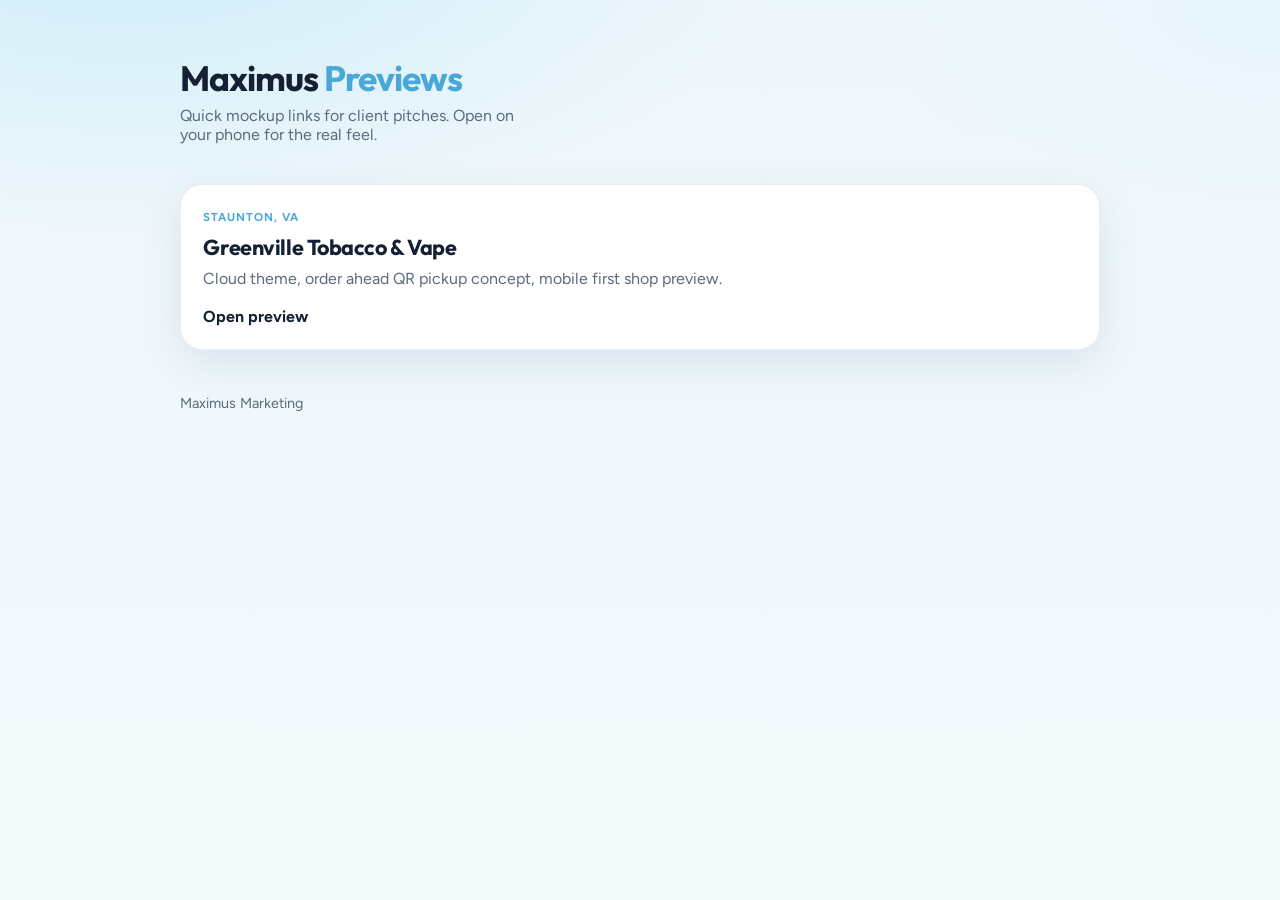
==== index.html @ ce5e1d4c "Add Maximus previews hub and Greenville Tobacco and Vape mockup. Co-authored-by: Cursor <cursoragent" ====
<!DOCTYPE html>
<html lang="en">
  <head>
    <meta charset="UTF-8" />
    <meta name="viewport" content="width=device-width, initial-scale=1.0" />
    <title>Maximus Previews</title>
    <meta name="description" content="Mockup previews for Maximus Marketing." />
    <link rel="preconnect" href="https://fonts.googleapis.com" />
    <link rel="preconnect" href="https://fonts.gstatic.com" crossorigin />
    <link
      href="https://fonts.googleapis.com/css2?family=Figtree:wght@400;600;700&family=Outfit:wght@600;700;800&display=swap"
      rel="stylesheet"
    />
    <link rel="stylesheet" href="styles/hub.css" />
  </head>
  <body>
    <main class="wrap">
      <header class="brand">
        <div class="brand__mark">Maximus <span>Previews</span></div>
        <p class="brand__sub">
          Quick mockup links for client pitches. Open on your phone for the real feel.
        </p>
      </header>

      <section class="grid" aria-label="Available previews">
        <a class="card" href="previews/greenville-tobacco-vape/">
          <span class="card__eyebrow">Staunton, VA</span>
          <h2>Greenville Tobacco &amp; Vape</h2>
          <p>
            Cloud theme, order ahead QR pickup concept, mobile first shop preview.
          </p>
          <span class="card__go">Open preview</span>
        </a>
      </section>

      <p class="foot">Maximus Marketing</p>
    </main>
  </body>
</html>
---- styles/hub.css ----
:root {
  --ink: #142033;
  --muted: #5a6b7d;
  --sky: #4aa8d8;
  --sky-soft: #d7eef8;
  --paper: #f4f9fc;
  --card: #ffffff;
  --line: rgba(20, 32, 51, 0.08);
  --shadow: 0 14px 40px rgba(40, 90, 130, 0.12);
}

*,
*::before,
*::after {
  box-sizing: border-box;
}

html {
  scroll-behavior: smooth;
}

body {
  margin: 0;
  min-height: 100vh;
  font-family: "Figtree", system-ui, sans-serif;
  color: var(--ink);
  background:
    radial-gradient(1200px 600px at 10% -10%, #ccecf9 0%, transparent 55%),
    radial-gradient(900px 500px at 100% 0%, #e8f6fd 0%, transparent 45%),
    linear-gradient(180deg, #eef7fb 0%, var(--paper) 100%);
}

.wrap {
  width: min(920px, calc(100% - 2rem));
  margin: 0 auto;
  padding: 3.5rem 0 4rem;
}

.brand {
  display: flex;
  flex-direction: column;
  gap: 0.35rem;
  margin-bottom: 2.5rem;
}

.brand__mark {
  font-family: "Outfit", sans-serif;
  font-weight: 700;
  font-size: clamp(1.6rem, 4vw, 2.2rem);
  letter-spacing: -0.03em;
}

.brand__mark span {
  color: var(--sky);
}

.brand__sub {
  margin: 0;
  color: var(--muted);
  font-size: 1rem;
  max-width: 36ch;
}

.grid {
  display: grid;
  gap: 1rem;
}

.card {
  display: block;
  text-decoration: none;
  color: inherit;
  background: var(--card);
  border: 1px solid var(--line);
  border-radius: 22px;
  padding: 1.35rem 1.4rem 1.45rem;
  box-shadow: var(--shadow);
  transition: transform 0.2s ease, box-shadow 0.2s ease;
}

.card:hover,
.card:focus-visible {
  transform: translateY(-3px);
  box-shadow: 0 18px 44px rgba(40, 90, 130, 0.16);
  outline: none;
}

.card__eyebrow {
  display: inline-block;
  font-size: 0.72rem;
  font-weight: 700;
  letter-spacing: 0.08em;
  text-transform: uppercase;
  color: var(--sky);
  margin-bottom: 0.55rem;
}

.card h2 {
  margin: 0 0 0.4rem;
  font-family: "Outfit", sans-serif;
  font-size: 1.35rem;
  letter-spacing: -0.02em;
}

.card p {
  margin: 0;
  color: var(--muted);
  line-height: 1.45;
}

.card__go {
  display: inline-block;
  margin-top: 1rem;
  font-weight: 700;
  color: var(--ink);
}

.foot {
  margin-top: 2.75rem;
  color: var(--muted);
  font-size: 0.9rem;
}
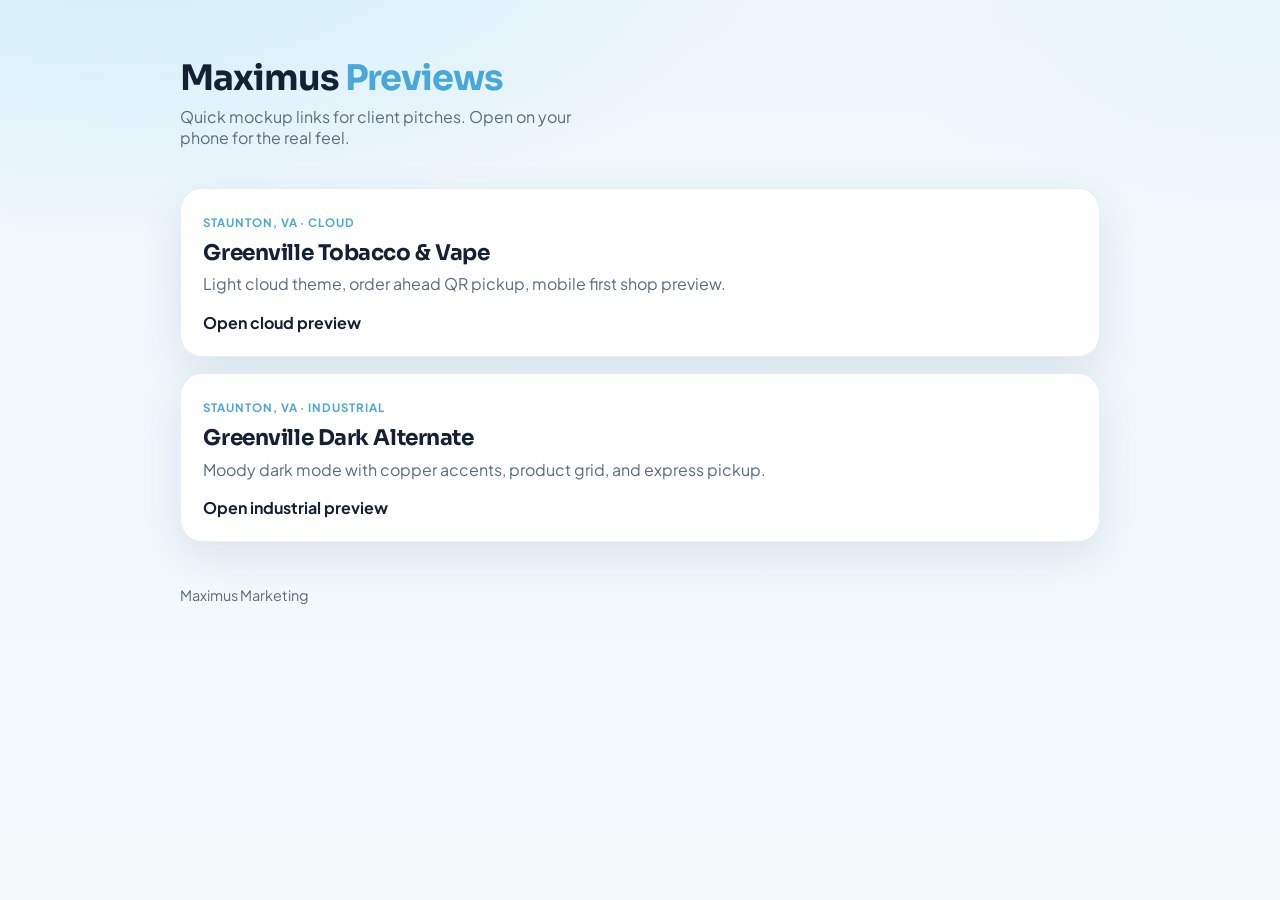
==== commit cf58269c: "Lighten cloud preview and add industrial Greenville alternate. Cut canvas cost for cooler phones, ti" ====
--- a/index.html
+++ b/index.html
@@ -8,7 +8,7 @@
     <link rel="preconnect" href="https://fonts.googleapis.com" />
     <link rel="preconnect" href="https://fonts.gstatic.com" crossorigin />
     <link
-      href="https://fonts.googleapis.com/css2?family=Figtree:wght@400;600;700&family=Outfit:wght@600;700;800&display=swap"
+      href="https://fonts.googleapis.com/css2?family=Plus+Jakarta+Sans:wght@400;600;700&family=Sora:wght@600;700;800&display=swap"
       rel="stylesheet"
     />
     <link rel="stylesheet" href="styles/hub.css" />
@@ -24,12 +24,16 @@
 
       <section class="grid" aria-label="Available previews">
         <a class="card" href="previews/greenville-tobacco-vape/">
-          <span class="card__eyebrow">Staunton, VA</span>
+          <span class="card__eyebrow">Staunton, VA · Cloud</span>
           <h2>Greenville Tobacco &amp; Vape</h2>
-          <p>
-            Cloud theme, order ahead QR pickup concept, mobile first shop preview.
-          </p>
-          <span class="card__go">Open preview</span>
+          <p>Light cloud theme, order ahead QR pickup, mobile first shop preview.</p>
+          <span class="card__go">Open cloud preview</span>
+        </a>
+        <a class="card" href="previews/greenville-tobacco-vape/industrial/">
+          <span class="card__eyebrow">Staunton, VA · Industrial</span>
+          <h2>Greenville Dark Alternate</h2>
+          <p>Moody dark mode with copper accents, product grid, and express pickup.</p>
+          <span class="card__go">Open industrial preview</span>
         </a>
       </section>
 
--- a/styles/hub.css
+++ b/styles/hub.css
@@ -22,7 +22,7 @@
 body {
   margin: 0;
   min-height: 100vh;
-  font-family: "Figtree", system-ui, sans-serif;
+  font-family: "Plus Jakarta Sans", system-ui, sans-serif;
   color: var(--ink);
   background:
     radial-gradient(1200px 600px at 10% -10%, #ccecf9 0%, transparent 55%),
@@ -44,7 +44,7 @@
 }
 
 .brand__mark {
-  font-family: "Outfit", sans-serif;
+  font-family: "Sora", system-ui, sans-serif;
   font-weight: 700;
   font-size: clamp(1.6rem, 4vw, 2.2rem);
   letter-spacing: -0.03em;
@@ -97,7 +97,7 @@
 
 .card h2 {
   margin: 0 0 0.4rem;
-  font-family: "Outfit", sans-serif;
+  font-family: "Sora", system-ui, sans-serif;
   font-size: 1.35rem;
   letter-spacing: -0.02em;
 }
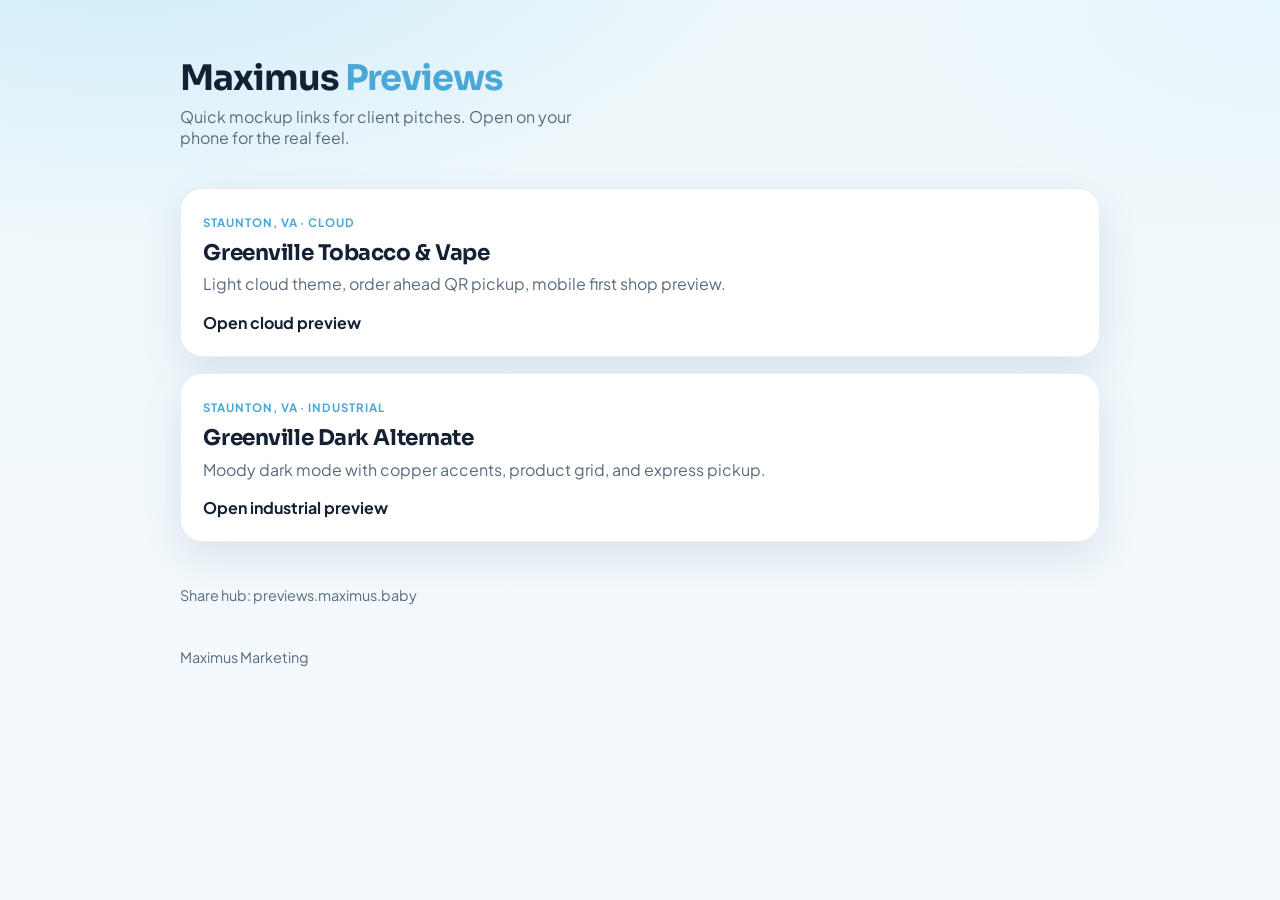
==== commit 91b762bd: "Ship Greenville polish and wire previews.maximus.baby hosting. Cloud #1/icons fixes, industrial hard" ====
--- a/index.html
+++ b/index.html
@@ -37,6 +37,7 @@
         </a>
       </section>
 
+      <p class="foot">Share hub: previews.maximus.baby</p>
       <p class="foot">Maximus Marketing</p>
     </main>
   </body>
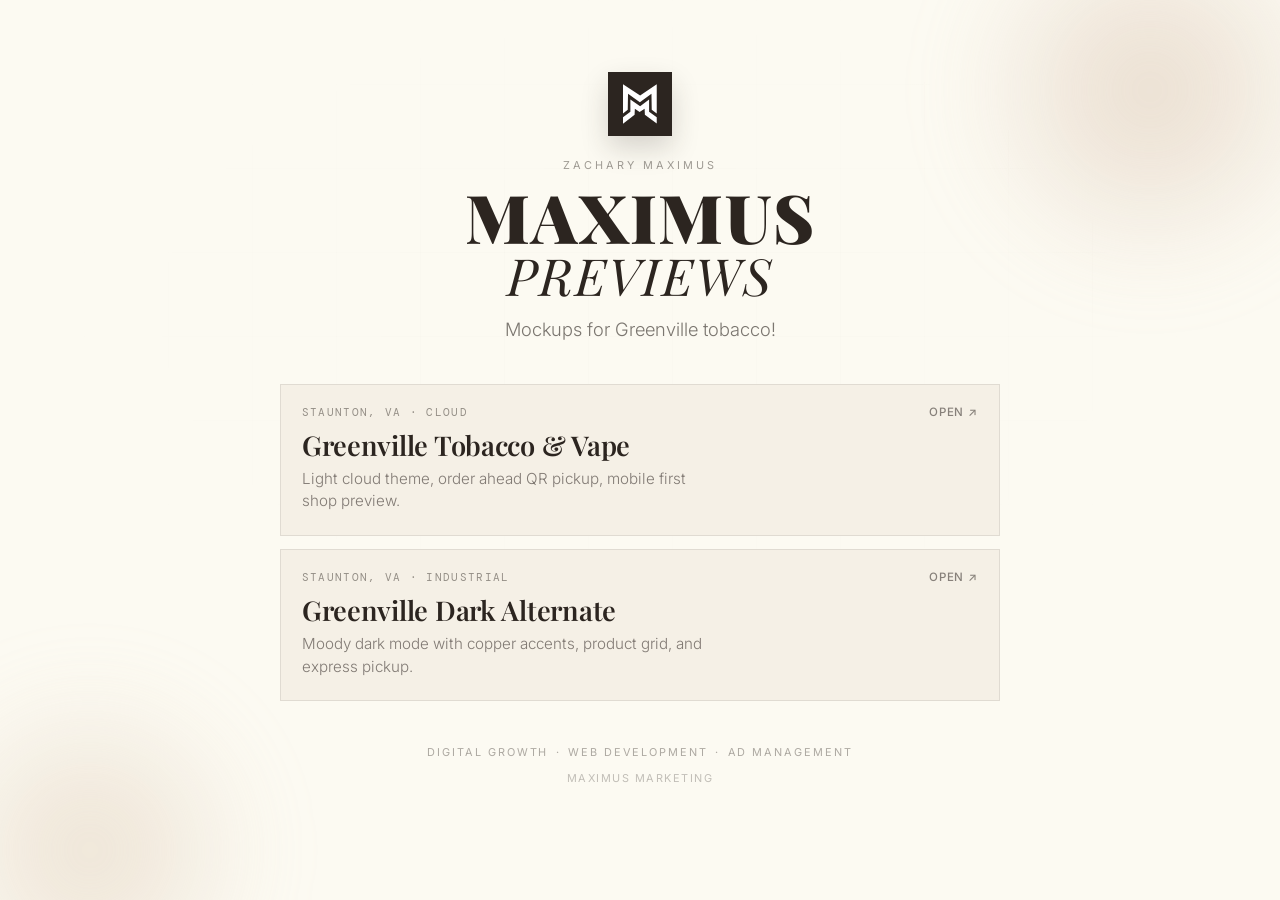
==== commit 01a3e798: "Restyle Maximus Previews hub to match maxmarket.live. Sharp-edged cream layout with Playfair brandin" ====
--- a/index.html
+++ b/index.html
@@ -5,40 +5,62 @@
     <meta name="viewport" content="width=device-width, initial-scale=1.0" />
     <title>Maximus Previews</title>
     <meta name="description" content="Mockup previews for Maximus Marketing." />
+    <link rel="icon" type="image/svg+xml" href="assets/favicon.svg" />
     <link rel="preconnect" href="https://fonts.googleapis.com" />
     <link rel="preconnect" href="https://fonts.gstatic.com" crossorigin />
     <link
-      href="https://fonts.googleapis.com/css2?family=Plus+Jakarta+Sans:wght@400;600;700&family=Sora:wght@600;700;800&display=swap"
+      href="https://fonts.googleapis.com/css2?family=Playfair+Display:ital,wght@0,400;0,600;0,900;1,400;1,900&family=Inter:wght@200;300;400;500&family=DM+Mono:wght@300;400&display=swap"
       rel="stylesheet"
     />
     <link rel="stylesheet" href="styles/hub.css" />
   </head>
   <body>
+    <div class="bg" aria-hidden="true">
+      <div class="bg__blob bg__blob--1"></div>
+      <div class="bg__blob bg__blob--2"></div>
+      <div class="bg__grid"></div>
+    </div>
+
     <main class="wrap">
       <header class="brand">
-        <div class="brand__mark">Maximus <span>Previews</span></div>
-        <p class="brand__sub">
-          Quick mockup links for client pitches. Open on your phone for the real feel.
-        </p>
+        <div class="brand__mark" aria-hidden="true">
+          <img src="assets/mm-logo.svg" width="42" height="48" alt="" />
+        </div>
+        <p class="brand__by">Zachary Maximus</p>
+        <h1 class="brand__title">
+          <span class="brand__title-main">Maximus</span>
+          <span class="brand__title-sub">Previews</span>
+        </h1>
+        <p class="brand__sub">Mockups for Greenville tobacco!</p>
       </header>
 
       <section class="grid" aria-label="Available previews">
         <a class="card" href="previews/greenville-tobacco-vape/">
-          <span class="card__eyebrow">Staunton, VA · Cloud</span>
+          <div class="card__meta">
+            <span class="card__eyebrow">Staunton, VA · Cloud</span>
+            <span class="card__go">Open <span aria-hidden="true">↗</span></span>
+          </div>
           <h2>Greenville Tobacco &amp; Vape</h2>
           <p>Light cloud theme, order ahead QR pickup, mobile first shop preview.</p>
-          <span class="card__go">Open cloud preview</span>
         </a>
         <a class="card" href="previews/greenville-tobacco-vape/industrial/">
-          <span class="card__eyebrow">Staunton, VA · Industrial</span>
+          <div class="card__meta">
+            <span class="card__eyebrow">Staunton, VA · Industrial</span>
+            <span class="card__go">Open <span aria-hidden="true">↗</span></span>
+          </div>
           <h2>Greenville Dark Alternate</h2>
           <p>Moody dark mode with copper accents, product grid, and express pickup.</p>
-          <span class="card__go">Open industrial preview</span>
         </a>
       </section>
 
-      <p class="foot">Share hub: previews.maximus.baby</p>
-      <p class="foot">Maximus Marketing</p>
+      <p class="foot">
+        <span>Digital Growth</span>
+        <span aria-hidden="true">·</span>
+        <span>Web Development</span>
+        <span aria-hidden="true">·</span>
+        <span>Ad Management</span>
+      </p>
+      <p class="foot foot--soft">Maximus Marketing</p>
     </main>
   </body>
 </html>
--- a/styles/hub.css
+++ b/styles/hub.css
@@ -1,12 +1,13 @@
+/* Maximus Previews hub — matched to maxmarket.live tokens */
 :root {
-  --ink: #142033;
-  --muted: #5a6b7d;
-  --sky: #4aa8d8;
-  --sky-soft: #d7eef8;
-  --paper: #f4f9fc;
-  --card: #ffffff;
-  --line: rgba(20, 32, 51, 0.08);
-  --shadow: 0 14px 40px rgba(40, 90, 130, 0.12);
+  --c0: #fcfaf2;
+  --c1: #f5f0e6;
+  --c2: #d9c3b0;
+  --c3: #2c2520;
+  --ff-disp: "Playfair Display", Georgia, serif;
+  --ff-body: "Inter", system-ui, sans-serif;
+  --ff-mono: "DM Mono", "Courier New", monospace;
+  --ease: cubic-bezier(0.16, 1, 0.3, 1);
 }
 
 *,
@@ -22,101 +23,242 @@
 body {
   margin: 0;
   min-height: 100vh;
-  font-family: "Plus Jakarta Sans", system-ui, sans-serif;
-  color: var(--ink);
-  background:
-    radial-gradient(1200px 600px at 10% -10%, #ccecf9 0%, transparent 55%),
-    radial-gradient(900px 500px at 100% 0%, #e8f6fd 0%, transparent 45%),
-    linear-gradient(180deg, #eef7fb 0%, var(--paper) 100%);
+  font-family: var(--ff-body);
+  color: var(--c3);
+  background: var(--c0);
+  -webkit-font-smoothing: antialiased;
+}
+
+.bg {
+  position: fixed;
+  inset: 0;
+  z-index: 0;
+  pointer-events: none;
+  overflow: hidden;
+}
+
+.bg__blob {
+  position: absolute;
+  border-radius: 50%;
+  filter: blur(40px);
+  opacity: 0.55;
+}
+
+.bg__blob--1 {
+  width: 420px;
+  height: 420px;
+  top: -120px;
+  right: -80px;
+  background: radial-gradient(circle, var(--c2) 0%, transparent 65%);
+}
+
+.bg__blob--2 {
+  width: 380px;
+  height: 380px;
+  bottom: -140px;
+  left: -100px;
+  background: radial-gradient(circle, #dfcdb9 0%, transparent 65%);
+}
+
+.bg__grid {
+  position: absolute;
+  inset: 0;
+  opacity: 0.28;
+  background-image:
+    radial-gradient(rgba(44, 37, 32, 0.09) 0.7px, transparent 0.7px),
+    linear-gradient(rgba(44, 37, 32, 0.035) 1px, transparent 1px),
+    linear-gradient(90deg, rgba(44, 37, 32, 0.035) 1px, transparent 1px);
+  background-size: 28px 28px, 84px 84px, 84px 84px;
+  mask-image: radial-gradient(ellipse 70% 60% at 50% 35%, #000 20%, transparent 75%);
 }
 
 .wrap {
-  width: min(920px, calc(100% - 2rem));
+  position: relative;
+  z-index: 1;
+  width: min(720px, calc(100% - 2.5rem));
   margin: 0 auto;
-  padding: 3.5rem 0 4rem;
+  padding: 4.5rem 0 4rem;
+  text-align: center;
 }
 
 .brand {
   display: flex;
   flex-direction: column;
-  gap: 0.35rem;
-  margin-bottom: 2.5rem;
+  align-items: center;
+  margin-bottom: 2.75rem;
 }
 
 .brand__mark {
-  font-family: "Sora", system-ui, sans-serif;
-  font-weight: 700;
-  font-size: clamp(1.6rem, 4vw, 2.2rem);
-  letter-spacing: -0.03em;
-}
-
-.brand__mark span {
-  color: var(--sky);
+  width: 64px;
+  height: 64px;
+  display: grid;
+  place-items: center;
+  background: var(--c3);
+  border-radius: 0;
+  margin-bottom: 1.35rem;
+  box-shadow: 0 12px 28px rgba(44, 37, 32, 0.18);
+}
+
+.brand__mark img {
+  width: 34px;
+  height: auto;
+  display: block;
+  filter: invert(1) brightness(1.05);
+}
+
+.brand__by {
+  margin: 0 0 0.85rem;
+  font-family: var(--ff-body);
+  font-size: 0.68rem;
+  font-weight: 400;
+  letter-spacing: 0.28em;
+  text-transform: uppercase;
+  color: rgba(44, 37, 32, 0.45);
+}
+
+.brand__title {
+  margin: 0;
+  display: flex;
+  flex-direction: column;
+  gap: 0.05em;
+  line-height: 0.95;
+}
+
+.brand__title-main {
+  font-family: var(--ff-disp);
+  font-weight: 900;
+  font-size: clamp(2.6rem, 9vw, 4.2rem);
+  letter-spacing: 0.02em;
+  text-transform: uppercase;
+  color: var(--c3);
+}
+
+.brand__title-sub {
+  font-family: var(--ff-disp);
+  font-weight: 400;
+  font-style: italic;
+  font-size: clamp(2rem, 7vw, 3.2rem);
+  letter-spacing: 0.04em;
+  text-transform: uppercase;
+  color: var(--c3);
 }
 
 .brand__sub {
-  margin: 0;
-  color: var(--muted);
-  font-size: 1rem;
-  max-width: 36ch;
+  margin: 1.15rem 0 0;
+  font-family: var(--ff-body);
+  font-weight: 300;
+  font-size: clamp(1rem, 2.6vw, 1.15rem);
+  color: rgba(44, 37, 32, 0.62);
+  max-width: 28ch;
 }
 
 .grid {
   display: grid;
-  gap: 1rem;
+  gap: 0.85rem;
+  text-align: left;
 }
 
 .card {
   display: block;
   text-decoration: none;
   color: inherit;
-  background: var(--card);
-  border: 1px solid var(--line);
-  border-radius: 22px;
-  padding: 1.35rem 1.4rem 1.45rem;
-  box-shadow: var(--shadow);
-  transition: transform 0.2s ease, box-shadow 0.2s ease;
+  background: var(--c1);
+  border: 1px solid rgba(44, 37, 32, 0.1);
+  border-radius: 0;
+  padding: 1.25rem 1.3rem 1.35rem;
+  transition:
+    transform 0.35s var(--ease),
+    border-color 0.25s ease,
+    background 0.25s ease;
 }
 
 .card:hover,
 .card:focus-visible {
-  transform: translateY(-3px);
-  box-shadow: 0 18px 44px rgba(40, 90, 130, 0.16);
+  transform: translateY(-2px);
+  border-color: rgba(44, 37, 32, 0.28);
+  background: #f1ebe0;
   outline: none;
 }
 
+.card__meta {
+  display: flex;
+  align-items: center;
+  justify-content: space-between;
+  gap: 1rem;
+  margin-bottom: 0.7rem;
+}
+
 .card__eyebrow {
-  display: inline-block;
+  font-family: var(--ff-mono);
+  font-size: 0.68rem;
+  font-weight: 400;
+  letter-spacing: 0.12em;
+  text-transform: uppercase;
+  color: rgba(44, 37, 32, 0.48);
+}
+
+.card__go {
+  font-family: var(--ff-body);
   font-size: 0.72rem;
-  font-weight: 700;
+  font-weight: 500;
   letter-spacing: 0.08em;
   text-transform: uppercase;
-  color: var(--sky);
-  margin-bottom: 0.55rem;
+  color: rgba(44, 37, 32, 0.55);
+  white-space: nowrap;
+  transition: color 0.2s ease;
+}
+
+.card:hover .card__go {
+  color: var(--c3);
 }
 
 .card h2 {
   margin: 0 0 0.4rem;
-  font-family: "Sora", system-ui, sans-serif;
-  font-size: 1.35rem;
-  letter-spacing: -0.02em;
+  font-family: var(--ff-disp);
+  font-weight: 600;
+  font-size: clamp(1.35rem, 3.5vw, 1.7rem);
+  letter-spacing: -0.01em;
+  line-height: 1.15;
+  color: var(--c3);
 }
 
 .card p {
   margin: 0;
-  color: var(--muted);
-  line-height: 1.45;
-}
-
-.card__go {
-  display: inline-block;
-  margin-top: 1rem;
-  font-weight: 700;
-  color: var(--ink);
+  font-weight: 300;
+  font-size: 0.95rem;
+  line-height: 1.5;
+  color: rgba(44, 37, 32, 0.58);
+  max-width: 46ch;
 }
 
 .foot {
-  margin-top: 2.75rem;
-  color: var(--muted);
-  font-size: 0.9rem;
-}
+  margin: 2.75rem 0 0;
+  font-family: var(--ff-body);
+  font-size: 0.68rem;
+  font-weight: 400;
+  letter-spacing: 0.18em;
+  text-transform: uppercase;
+  color: rgba(44, 37, 32, 0.38);
+  display: flex;
+  flex-wrap: wrap;
+  justify-content: center;
+  gap: 0.45rem;
+}
+
+.foot--soft {
+  margin-top: 0.7rem;
+  letter-spacing: 0.14em;
+  color: rgba(44, 37, 32, 0.28);
+}
+
+@media (max-width: 520px) {
+  .wrap {
+    padding-top: 3.25rem;
+  }
+
+  .card__meta {
+    flex-direction: column;
+    align-items: flex-start;
+    gap: 0.35rem;
+  }
+}
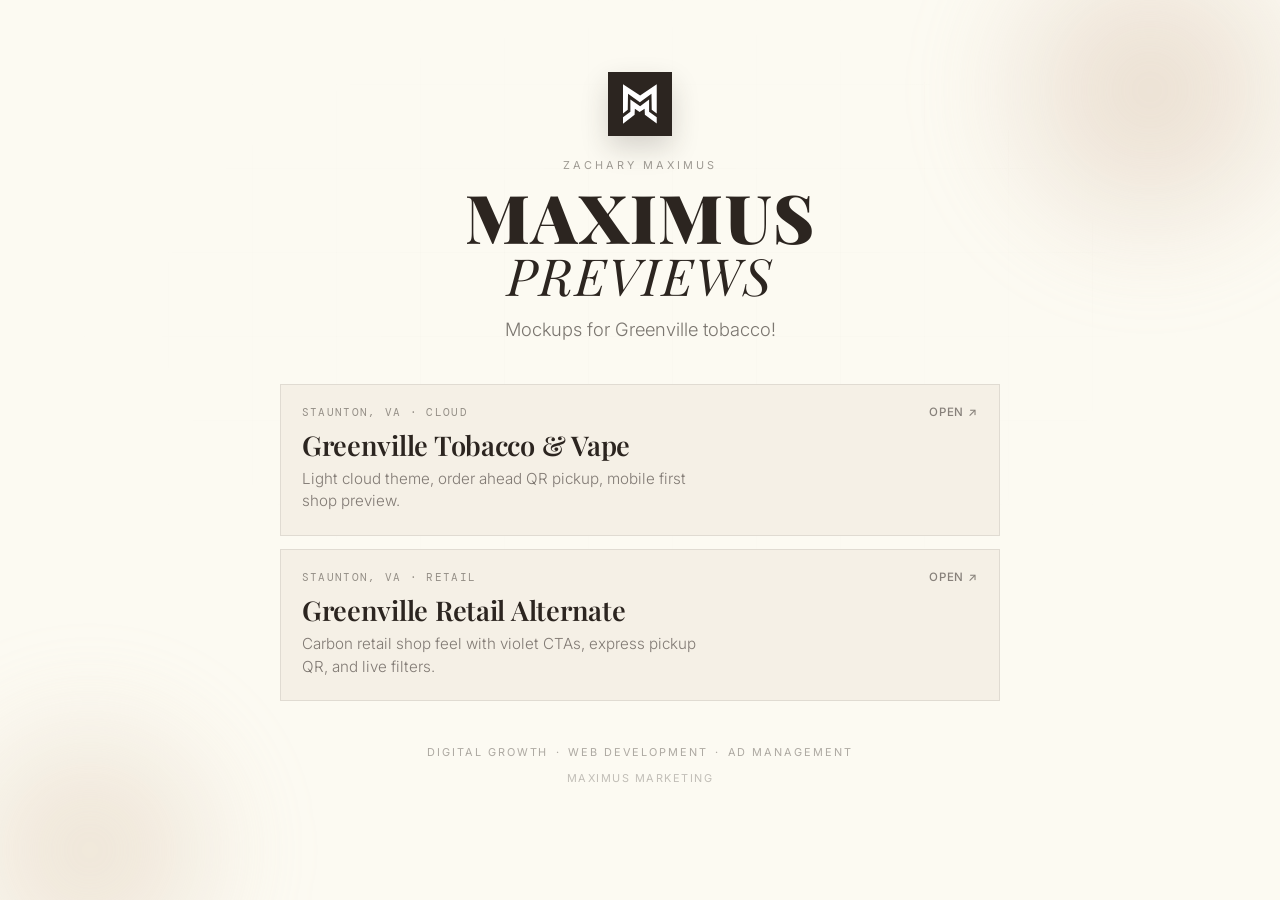
==== commit 59e32a59: "Rebuild industrial mockup as mobile-first retail shop. Carbon/violet Element-style layout with float" ====
--- a/index.html
+++ b/index.html
@@ -45,11 +45,11 @@
         </a>
         <a class="card" href="previews/greenville-tobacco-vape/industrial/">
           <div class="card__meta">
-            <span class="card__eyebrow">Staunton, VA · Industrial</span>
+            <span class="card__eyebrow">Staunton, VA · Retail</span>
             <span class="card__go">Open <span aria-hidden="true">↗</span></span>
           </div>
-          <h2>Greenville Dark Alternate</h2>
-          <p>Moody dark mode with copper accents, product grid, and express pickup.</p>
+          <h2>Greenville Retail Alternate</h2>
+          <p>Carbon retail shop feel with violet CTAs, express pickup QR, and live filters.</p>
         </a>
       </section>
 
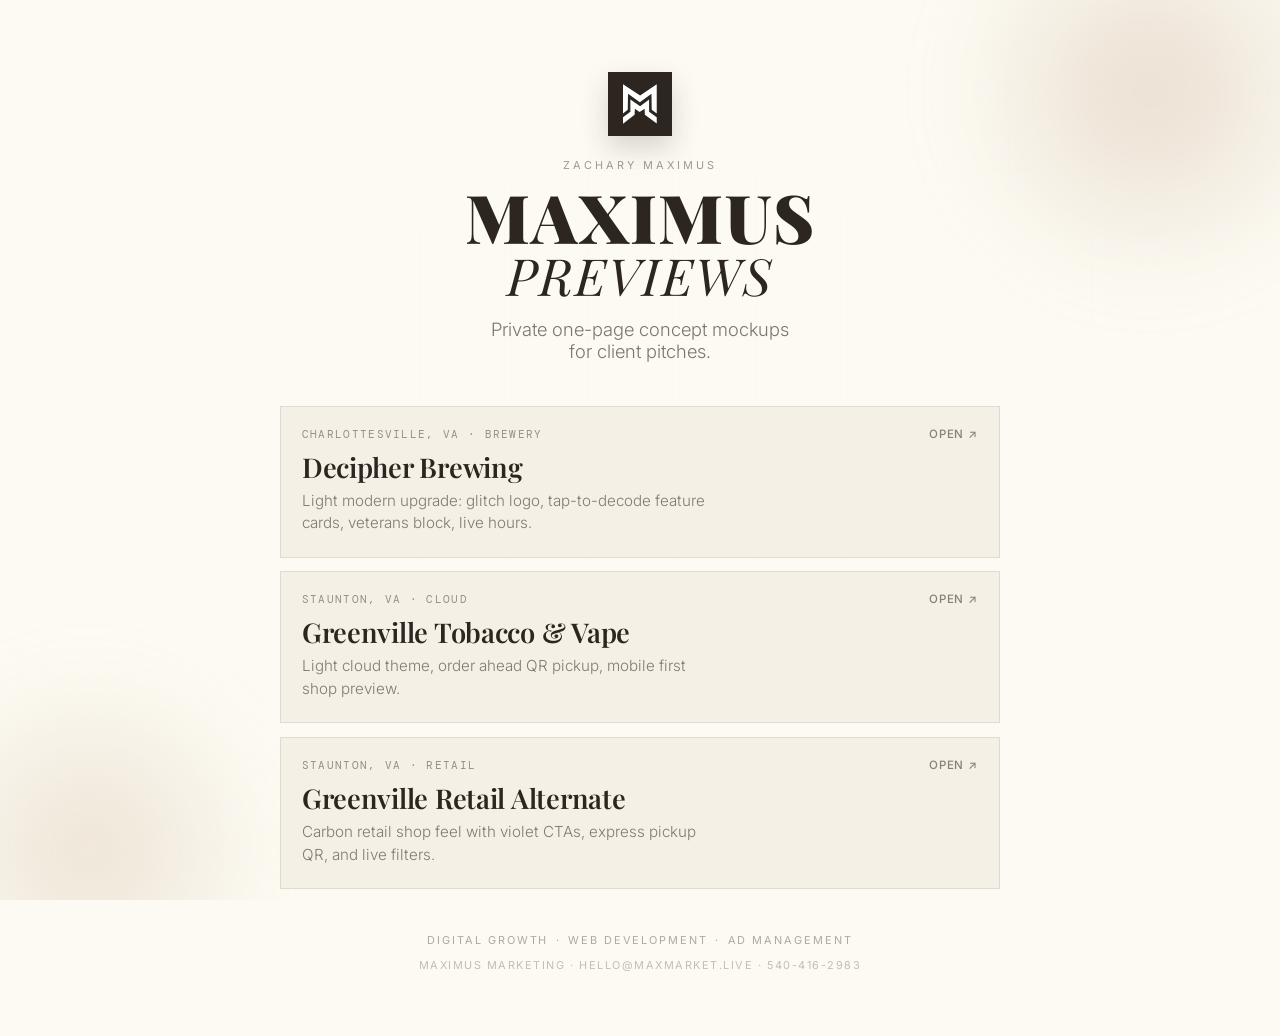
==== commit d8def4e5: "Add Decipher Brewing concept preview to the Maximus hub. Live under previews.maximus.baby for mobile" ====
--- a/index.html
+++ b/index.html
@@ -3,8 +3,9 @@
   <head>
     <meta charset="UTF-8" />
     <meta name="viewport" content="width=device-width, initial-scale=1.0" />
+    <meta name="robots" content="noindex, nofollow" />
     <title>Maximus Previews</title>
-    <meta name="description" content="Mockup previews for Maximus Marketing." />
+    <meta name="description" content="Private mockup previews for Maximus Marketing clients." />
     <link rel="icon" type="image/svg+xml" href="assets/favicon.svg" />
     <link rel="preconnect" href="https://fonts.googleapis.com" />
     <link rel="preconnect" href="https://fonts.gstatic.com" crossorigin />
@@ -31,10 +32,18 @@
           <span class="brand__title-main">Maximus</span>
           <span class="brand__title-sub">Previews</span>
         </h1>
-        <p class="brand__sub">Mockups for Greenville tobacco!</p>
+        <p class="brand__sub">Private one-page concept mockups for client pitches.</p>
       </header>
 
       <section class="grid" aria-label="Available previews">
+        <a class="card" href="previews/decipher-brewing/">
+          <div class="card__meta">
+            <span class="card__eyebrow">Charlottesville, VA · Brewery</span>
+            <span class="card__go">Open <span aria-hidden="true">↗</span></span>
+          </div>
+          <h2>Decipher Brewing</h2>
+          <p>Light modern upgrade: glitch logo, tap-to-decode feature cards, veterans block, live hours.</p>
+        </a>
         <a class="card" href="previews/greenville-tobacco-vape/">
           <div class="card__meta">
             <span class="card__eyebrow">Staunton, VA · Cloud</span>
@@ -60,7 +69,7 @@
         <span aria-hidden="true">·</span>
         <span>Ad Management</span>
       </p>
-      <p class="foot foot--soft">Maximus Marketing</p>
+      <p class="foot foot--soft">Maximus Marketing · hello@maxmarket.live · 540-416-2983</p>
     </main>
   </body>
 </html>
